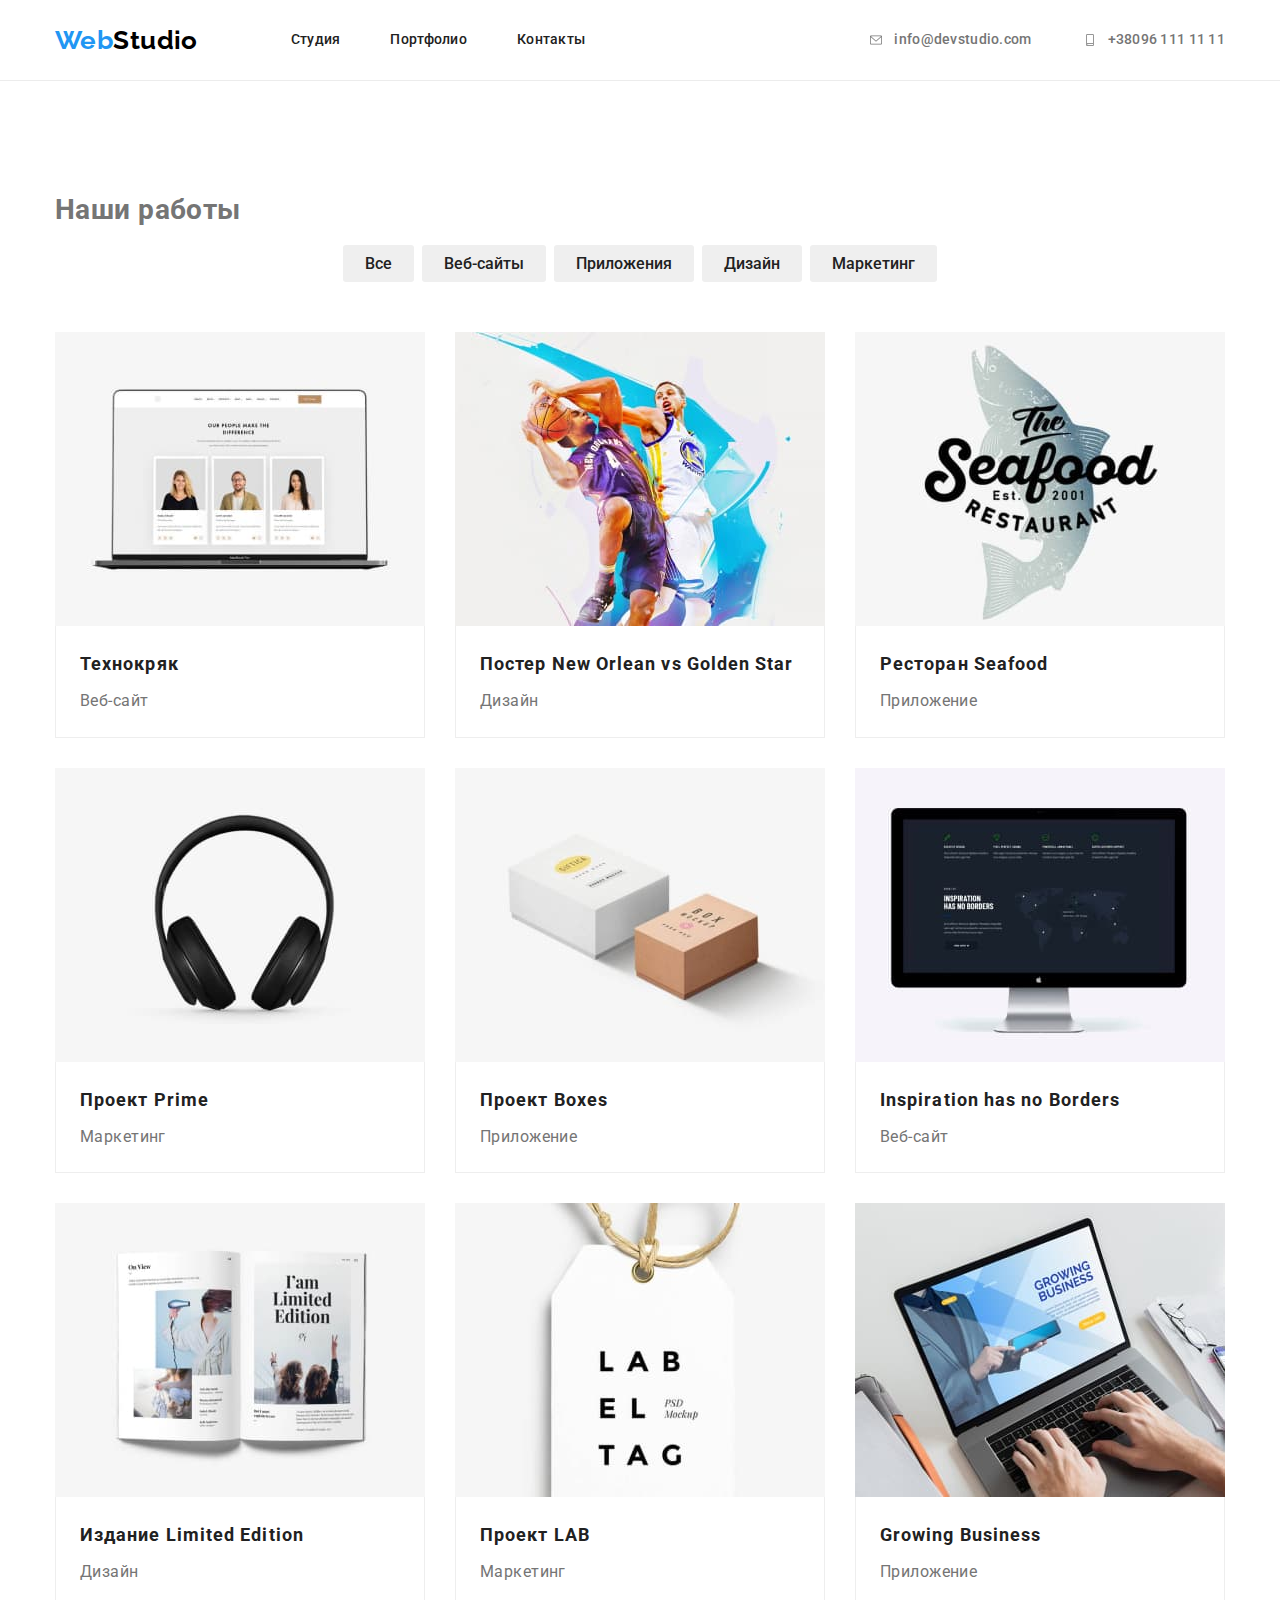
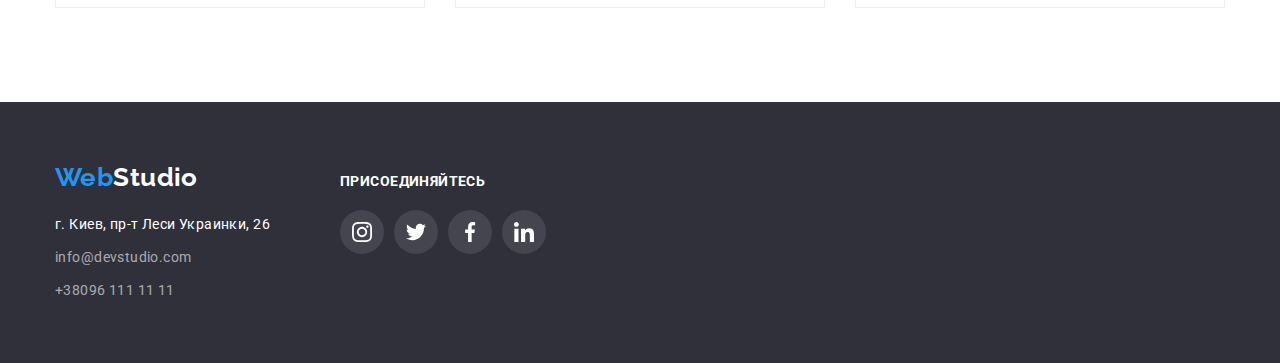
==== portfolio.html @ b98d3366 "add files" ====
<!DOCTYPE html>
<html lang="en">
<head>
    <meta charset="UTF-8">
    <meta http-equiv="X-UA-Compatible" content="IE=edge">
    <meta name="viewport" content="width=device-width, initial-scale=1.0">
    <title>Портфолио</title>
    <link rel="stylesheet" href="https://cdnjs.cloudflare.com/ajax/libs/modern-normalize/1.1.0/modern-normalize.min.css">
    <link rel="stylesheet" href="./css/style.css">
    <link href="https://fonts.googleapis.com/css2?family=Raleway:wght@700&family=Roboto:wght@400;500;700;900&display=swap"
        rel="stylesheet">
</head>
<body>
    <header>
    <div class="container header">
        <a href="index.html" class="logo"><span class="logo-text">Web</span>Studio</a>
        <nav class="site-nav">
            <ul class="nav-link">
                <li class="item">
                    <a href="index.html" class="link">Студия</a>
                </li>
                <li class="item">
                    <a href="portfolio.html" class="link">Портфолио</a>
                </li>
                <li class="item">
                    <a href="#" class="link">Контакты</a>
                </li>
            </ul>
        </nav>
        <ul class="contact">
            <li class="item">
                <a href="mailto:info@devstudio.com" class="contact-link">
                    <svg class="envelope" width="16px" height="12px">
                        <use href="./images/icon/sprite.svg#envelope"></use>
                    </svg>info@devstudio.com
                </a>
            </li>
            <li class="item">
                <a href="tel:+380961111111" class="contact-link">
                    <svg class="envelope" width="10px" height="16px">
                        <use href="./images/icon/sprite.svg#smartphone"></use>
                    </svg>+38096 111 11 11</a>
            </li>
        </ul>
    </div>
    </header>
    <main>
        <section class="section">
            <div class="container">
            <!--Наши работы нужно скрыть-->
            <h1 class="hidden">Наши работы</h1>
            <!--Наши работы-->
            <ul class="filter">
                <li class="item"><button type="button" class="btn-portfolio">Все</button></li>
                <li class="item"><button type="button" class="btn-portfolio">Веб-сайты</button></li>
                <li class="item"><button type="button" class="btn-portfolio">Приложения</button></li>
                <li class="item"><button type="button" class="btn-portfolio">Дизайн</button></li>
                <li class="item"><button type="button" class="btn-portfolio">Маркетинг</button></li>
            </ul>
            <ul class="gallery">
                <li class="item">
                    <img src="./images/portfolio/techno.jpg" alt="ноутбук с сайтом" width="370" height="294">
                    <div class="border">
                        <h2 class="title-portfolio">Технокряк</h2>
                        <p class="text-title-portfolio">Веб-сайт</p>
                    </div>
                </li>
                <li class="item">
                    <img src="./images/portfolio/poster.jpg" alt="два баскетболиста" width="370" height="294">
                    <div class="border">
                        <h2 lang="en" class="title-portfolio">Постер New Orlean vs Golden Star</h2>
                        <p class="text-title-portfolio">Дизайн</p>
                    </div>
                </li>
                <li class="item">
                    <img src="./images/portfolio/seafood.jpg" alt="логотип ресторана" width="370" height="294">
                    <div class="border">
                        <h2 lang="en" class="title-portfolio">Ресторан Seafood</h2>
                        <p class="text-title-portfolio">Приложение</p>
                    </div>
                </li>
                <li class="item">
                    <img src="./images/portfolio/prime.jpg" alt="наушники" width="370" height="294">
                    <div class="border">
                        <h2 lang="en" class="title-portfolio">Проект Prime</h2>
                        <p class="text-title-portfolio">Маркетинг</p>
                    </div>
                </li>
                <li class="item">
                    <img src="./images/portfolio/boxes.jpg" alt="две коробки" width="370" height="294">
                    <div class="border">
                        <h2 lang="en" class="title-portfolio">Проект Boxes</h2>
                        <p class="text-title-portfolio">Приложение</p>
                    </div>
                </li>
                <li class="item">
                    <img src="./images/portfolio/borders.jpg" alt="монитор" width="370" height="294">
                    <div class="border">
                        <h2 lang="en" class="title-portfolio">Inspiration has no Borders</h2>
                        <p class="text-title-portfolio">Веб-сайт</p>
                    </div>
                </li>
                <li class="item">
                    <img src="./images/portfolio/limited.jpg" alt="открытая книга" width="370" height="294">
                    <div class="border">
                        <h2 lang="en" class="title-portfolio">Издание Limited Edition</h2>
                        <p class="text-title-portfolio">Дизайн</p>
                    </div>
                </li>
                <li class="item">
                    <img src="./images/portfolio/lab.jpg" alt="ярлык компании" width="370" height="294">
                    <div class="border">
                        <h2 lang="en" class="title-portfolio">Проект LAB</h2>
                        <p class="text-title-portfolio">Маркетинг</p>
                    </div>
                </li>
                <li class="item">
                    <img src="./images/portfolio/grow.jpg" alt="пользователь с ноутбуком" width="370" height="294">
                    <div class="border">
                        <h2 lang="en" class="title-portfolio">Growing Business</h2>
                        <p class="text-title-portfolio">Приложение</p>
                    </div>
                </li>
            </ul>
            </div>
        </section>
    </main>
    <footer class="footer">
        <div class="container footer-block">
            <div>
                <a href="index.html" class="logo-bottom"><span class="logo-text">Web</span>Studio</a>
                <address class="address">
                    <p class="address-street">г. Киев, пр-т Леси Украинки, 26</p>
                    <a class="address-link mail" href="mailto:info@devstudio.com">info@devstudio.com</a>
                    <a class="address-link tel" href="tel:+380961111111">+38096 111 11 11</a>
                </address>
            </div>
            <div class="social-footer">
                <h2 class="footer-title">Присоединяйтесь</h2>
                <ul class="social-footer-list">
                    <li class="social-footer-item">
                        <a href="#" class="social-footer-link">
                            <svg class="social-footer-icon" width="20px" height="20px">
                                <use href="./images/icon/sprite.svg#instagram1"></use>
                            </svg>
                        </a>
                    </li>
                    <li class="social-footer-item">
                        <a href="#" class="social-footer-link">
                            <svg class="social-footer-icon" width="20px" height="20px">
                                <use href="./images/icon/sprite.svg#twitter1"></use>
                            </svg>
                        </a>
                    </li>
                    <li class="social-footer-item">
                        <a href="#" class="social-footer-link">
                            <svg class="social-footer-icon" width="20px" height="20px">
                                <use href="./images/icon/sprite.svg#facebook1"></use>
                            </svg>
                        </a>
                    </li>
                    <li class="social-footer-item">
                        <a href="#" class="social-footer-link">
                            <svg class="social-footer-icon" width="20px" height="20px">
                                <use href="./images/icon/sprite.svg#linkedin1"></use>
                            </svg>
                        </a>
                    </li>
                </ul>
            </div>
        </div>
    </footer>
</body>
</html>
---- css/style.css ----
:root {
    --primary-text-color: #757575;
    --title-text-color: #212121;
    --accent-color: #2196F3;
    --hero-color: #ffffff;
    --primary-icon-color: #AFB1B8;
}

body {
    font-family: "Roboto", sans-serif;
    color: var(--primary-text-color); 
    letter-spacing: 0.03em;
    font-size: 14px;
    background: var(--hero-color);
}
ul {
    list-style: none;
    padding: 0;
    margin: 0;
}
a {
    text-decoration: none;
}

.container {
    width: 1200px;
    padding-left: 15px;
    padding-right: 15px;
    margin-left: auto;
    margin-right: auto;
}
header {
    border-bottom: 1px solid #ECECEC; 
}
.header {
    display: flex;
    align-items: center;
}
.section {
    padding-top: 94px;
    padding-bottom: 94px;
}
/*logo*/
.logo,
.logo-bottom {
    font-family: "Raleway", sans-serif;
    font-weight: 700;
    font-size: 26px;
    line-height: 1.19;
}
.logo {
    color: #000000;
    margin-right: 93px;
}
.logo-text {
    color: var(--accent-color);
}
/*site-nav*/

.link {
    display: block;
    font-weight: 500;
    line-height: 1.14;
    letter-spacing: 0.02em;
    color: var(--title-text-color);
    padding-top: 32px;
    padding-bottom: 32px;
}
.site-nav .link:hover,
.site-nav .link:focus {
    color: var(--accent-color);
}
.nav-link {
    display: flex;   
}

.nav-link .item + .item {
    margin-left: 50px;
}

.contact-link { 
display: flex;
font-weight: 500;
line-height: 1.14;
letter-spacing: 0.02em;
color: var(--primary-text-color);
height: 16px;
align-items: center;
}
.contact .contact-link:hover,
.contact .contact-link:focus {
    color: var(--accent-color);
}
.contact .envelope:hover,
.contact .envelope:focus {
    fill: var(--accent-color);
}

.contact {
    display: flex;
    margin-left: auto;
    align-items: center;
}
.contact .item + .item {
    margin-left: 50px;
}

.envelope {
    background-size: cover;
    margin-right: 10px;
    width: 16px;
    height: 12px;
    fill: currentColor; 
}


/*hero*/
.hero {
    margin: 0 auto;
    max-width: 1600px;
    height: 600px;
    padding-bottom: 200px;
    padding-top: 200px;
    text-align: center;
    letter-spacing: 0.06em;
    color: var(--hero-color);
    background-image: linear-gradient(to right, rgba(47, 48, 58, 0.4), rgba(47, 48, 58, 0.4)), url(../images/bgimg.jpg);
    background-color: #C4C4C4;
}

.title {
    margin-right: auto;
    margin-left: auto;
    width: 696px;
    margin-top: 0;
    margin-bottom: 30px;
    font-weight: 900;
    font-size: 44px;
    line-height: 1.36;
    text-transform: uppercase;
    letter-spacing: 0.06em;
    
}
.btn-hero {
    padding: 10px 32px;
    font-weight: 700;
    font-size: 16px;
    letter-spacing: 0.06em;
    line-height: 1.9;
    align-items: center;
    font-family: inherit;
    color: var(--hero-color);
    background: var(--accent-color);
    border-radius: 4px;
    box-shadow: 0px 4px 4px rgba(0, 0, 0, 0.15);
    border: 0;
    cursor: pointer;
}

.btn-hero:hover,
.btn-hero:focus {
    background: #188CE8;;
    box-shadow: 0px 4px 4px rgba(0, 0, 0, 0.15);
    border-radius: 4px;
}
/*Advantages*/
.visually-hidden {
    position: absolute;
    width: 1px;
    height: 1px;
    margin: -1px;
    border: 0;
    padding: 0;
    white-space: nowrap;
    clip-path: inset(100%);
    1clip: rect(0 0 0 0);
    overflow: hidden;
}
.advantage-icon {
    background: #F5F4FA;
    border-radius: 4px;
    display: flex;
    height: 120px;
    align-items: center;
    justify-content: center;
    margin-bottom: 30px;
}

.advantage-list {
    display: flex;
    flex-wrap: wrap;
}

.advantage-list .item {
    width: 270px;
}
.advantage-list .item + .item {
    margin-left: 30px;
}
.advantage-title {
    margin-top: 0;
    margin-bottom: 10px;
    font-size: inherit;
    font-weight: 700;
    line-height: 1.14;
    color: var(--title-text-color);
    text-transform: uppercase;
}
.advantage-text {
    margin-top: 0;
    margin-bottom: 0;
    line-height: 1.7;
}

/*works*/
.works {
    padding-top: 0;
}

.works-title,
.stuff-title {
    font-weight: 700;
    font-size: 36px;
    line-height: 1.17;
    text-align: center;
    color: var(--title-text-color);
}
.works-title {
    margin-top: 0;
    margin-bottom: 50px;
}
.works-list {
    display: flex;
    flex-wrap: wrap;
}
.works-list .item + .item {
    margin-left: 30px;
}
/*stuff*/
.stuff {
    background: #F5F4FA;
}
.stuff-list {
    display: flex;
    flex-wrap: wrap;
}
.stuff-list img {
    display: block;
}
.stuff-list .item + .item {
    margin-left: 30px;
}
.stuff-title {
    margin-top: 0;
    margin-bottom: 50px;
}
.stuff-title-name {
    margin-top: 0;
    margin-bottom: 10px;
    font-weight: 500;
    text-align: center;
    color: var(--title-text-color);
}
.stuff-posotion,
.stuff-title-name {
    font-size: 16px;
    line-height: 1.19;
}
.stuff-position {
    margin-top: 0;
    margin-bottom: 16px;
    text-align: center;
}
.stuff-list .item {
    background: #FFFFFF;
    border-radius: 0px 0px 4px 4px;
    box-shadow: 0px 1px 3px rgba(0, 0, 0, 0.12), 0px 1px 1px rgba(0, 0, 0, 0.14), 0px 2px 1px rgba(0, 0, 0, 0.2);
}

.stuff-card {
    display: block; 
    padding-top: 30px;
    padding-bottom: 30px;
}
.social-stuff {
    display: flex;
    align-items: center;
    justify-content: center;
    padding-left: 32px;
    padding-right: 32px;
}
.social-stuff-item {
    justify-content: center;
    background-position: center;
}
.social-stuff-item + .social-stuff-item {
   margin-left: 10px; 
}
.stuff-link {
    display: flex;
    align-items: center;
    justify-content: center;
    width: 44px;
    height: 44px;
    border-radius: 50%; 
}

.social-icon {
    display: flex;
    align-items: center;
    justify-content: center;
    fill: var(--primary-icon-color); 
    
    
}
.stuff-link:hover,
.stuff-link:focus {
    background: var(--accent-color);
}
.stuff-link:hover .social-icon,
.stuff-link:focus .social-icon {
    fill: var(--hero-color);
}

/* Clients */
.client-list {
    display: flex;
    flex-wrap: wrap;
    align-items: center;
}
.client-item:not(:last-child) {
    margin-right: 30px;
}

.client-link {
    display: flex;
    align-items: center;
    justify-content: center;
    width: 170px;
    height: 92px;
    border: 1px solid #AFB1B8;
    border-radius: 4px;
}
.client-icon {
    display: flex;
    justify-content: center;
    align-items: center;
    fill: var(--primary-icon-color); 
}

.client-link:hover,
.client-link:focus {
    border: 1px solid var(--accent-color);
}

.client-link:hover .client-icon,
.client-link:focus .client-icon {
    fill: var(--accent-color);
    
}
/*footer*/
.footer {
    padding-top: 60px;
    padding-bottom: 60px;
    background-color: #2F303A; 
}

.logo-bottom {
    display: block;
    color: var(--hero-color);
    margin-bottom: 20px;
    
}
.address {
    line-height: 1.71;
    color: var(--hero-color);
    font-style: inherit;
}
.address-street {
    margin-top: 0;
    margin-bottom: 9px;
}
.mail {
    display:block;
    margin-bottom: 9px;
}


.address-link {
    color: rgba(255, 255, 255, 0.6);
}
.address .address-link:hover,
.address .address-link:focus {
    color: var(--accent-color);
}
.footer-block {
    display: flex;
    align-items: baseline;
}
.social-footer {
    display: block;
    margin-left: 70px;
    margin-top: 0;
    padding: 0;
}
.footer-title {
    margin: 0;
    margin-bottom: 20px;
    font-weight: 700;
    font-size: 14px;
    line-height: 1.14;
    letter-spacing: 0.03em;
    text-transform: uppercase;
    color: #FFFFFF;
}
.social-footer-list {
    display: flex;
    align-items: center;
    justify-content: center;
}
.social-footer-item {
    justify-content: center;
    background-position: center;
}
.social-footer-item + .social-footer-item {
    margin-left: 10px;
}
.social-footer-link {
    display: flex;
    align-items: center;
    justify-content: center;
    height: 44px;
    width: 44px;
    border-radius: 50%;
    background: rgba(255, 255, 255, 0.1);
}
.social-footer-icon {
    display: flex;
    align-items: center;
    justify-content: center;
    fill: var(--hero-color);
}
.social-footer-link:hover,
.social-footer-link:focus {
    background-color: var(--accent-color);
}
/*portfolio*/
.filter {
    display: flex;
    justify-content: center;
    margin-bottom: 50px;
}
.filter .item + .item {
    margin-left: 8px;
}
.btn-portfolio {
    padding: 6px 22px;
    font-family: inherit;
    font-weight: 500;
    font-size: 16px;
    line-height: 1.6;
    text-align: center;
    color: var(--title-text-color);
    border: 0;
    border-radius: 3px;
    cursor: pointer;
}

.btn-portfolio:hover,
.btn-portfolio:focus {
    color: var(--hero-color);
    background: var(--accent-color);
    box-shadow: 0px 3px 1px rgba(0, 0, 0, 0.1), 0px 1px 2px rgba(0, 0, 0, 0.08), 0px 2px 2px rgba(0, 0, 0, 0.12);
}
.gallery {
    display: flex;
    flex-wrap: wrap;
}
.gallery img {
    display: block;
}
.gallery .item {
    margin-right: 30px;
    margin-bottom: 30px;
}
.gallery .item:nth-child(3n) {
    margin-right: 0;
}
.gallery .item:nth-last-child(-n + 3) {
    margin-bottom: 0;
}
.gallery .item:hover,
.gallery .item:focus {
    cursor: pointer;
    box-shadow: 0px 1px 1px rgba(0, 0, 0, 0.12), 0px 4px 4px rgba(0, 0, 0, 0.06), 1px 4px 6px rgba(0, 0, 0, 0.16);
}
.title-portfolio {
    margin-top: 0;
    margin-bottom: 4px;
    font-weight: 700;
    font-size: 18px;
    line-height: 2;
    letter-spacing: 0.06em;
    color: var(--title-text-color);
    
}
.text-title-portfolio {
    margin-top: 0;
    margin-bottom: 0;
    font-size: 16px;
    line-height: 1.9;
    
}
.border {
  border: 1px solid #EEEEEE;
  border-top: transparent;
  margin-top: 0;
  padding-left: 24px;
  padding-top: 20px;
  padding-bottom: 20px;
}
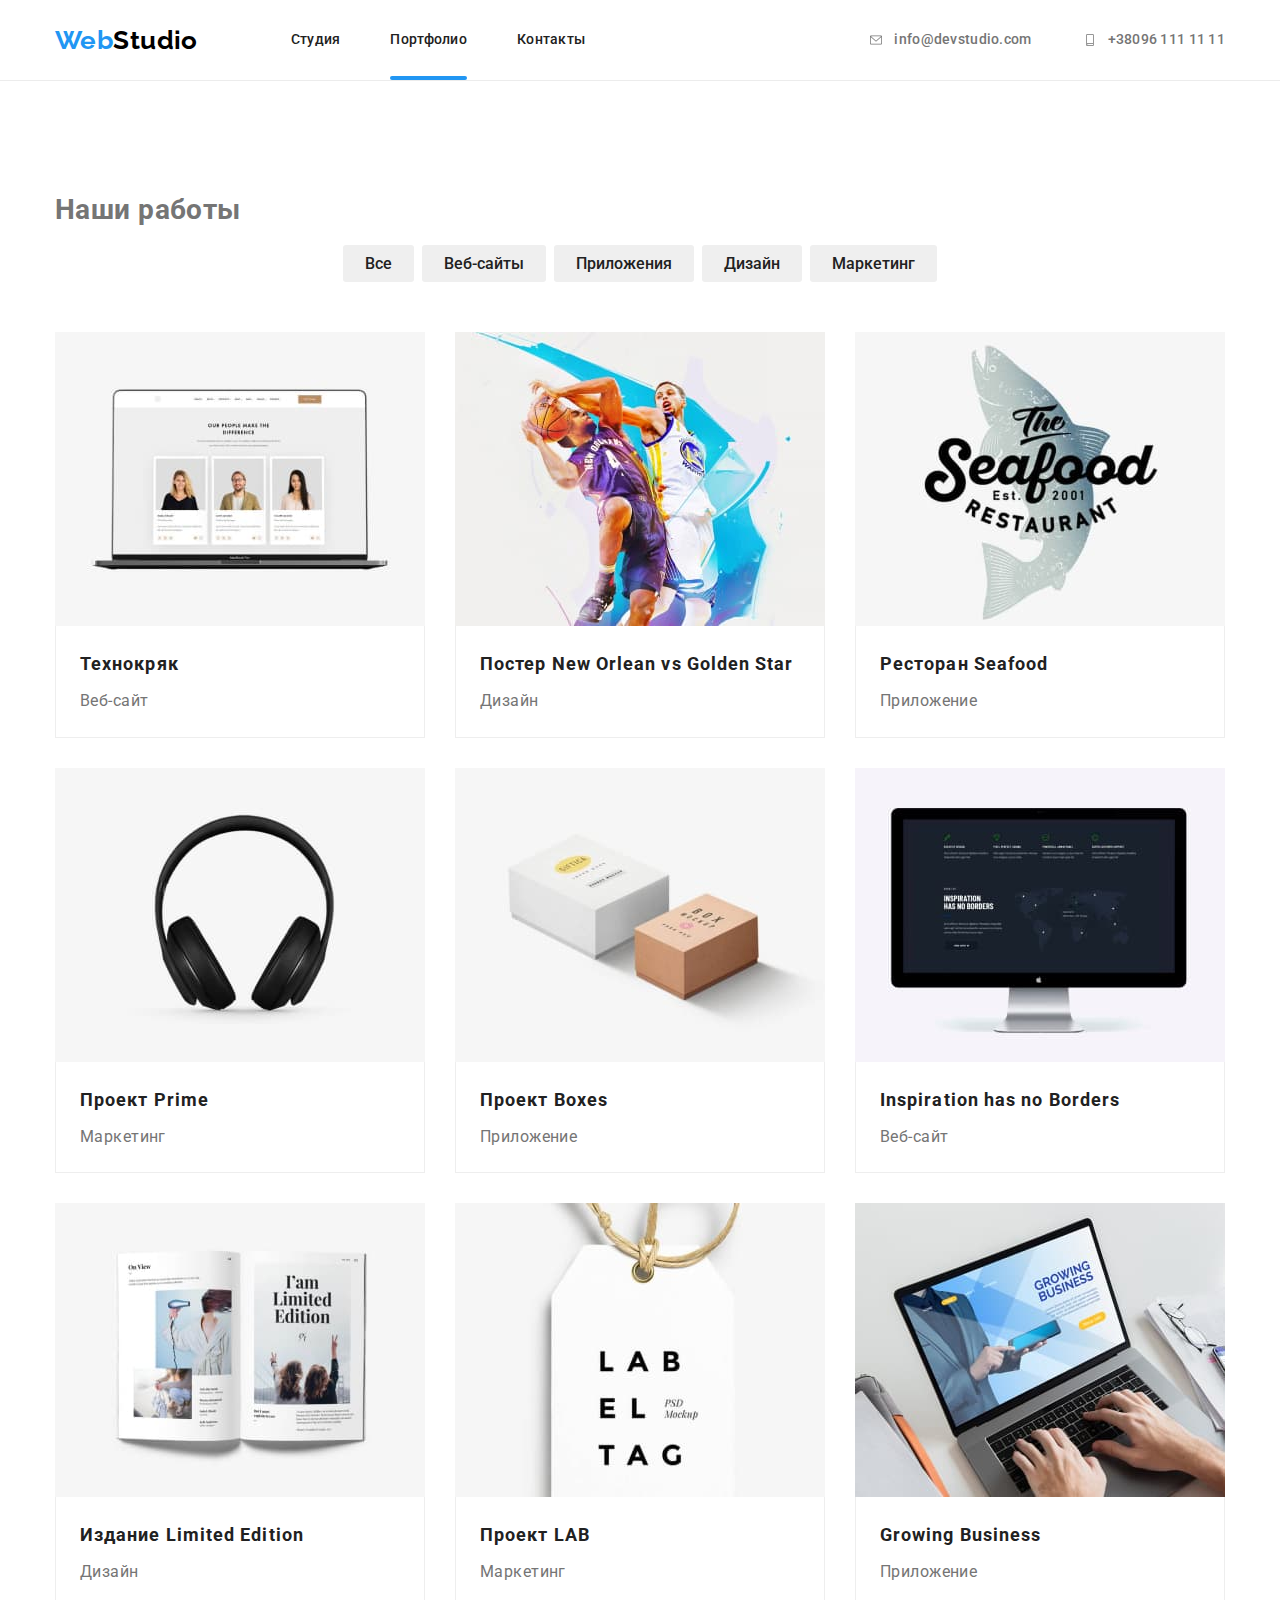
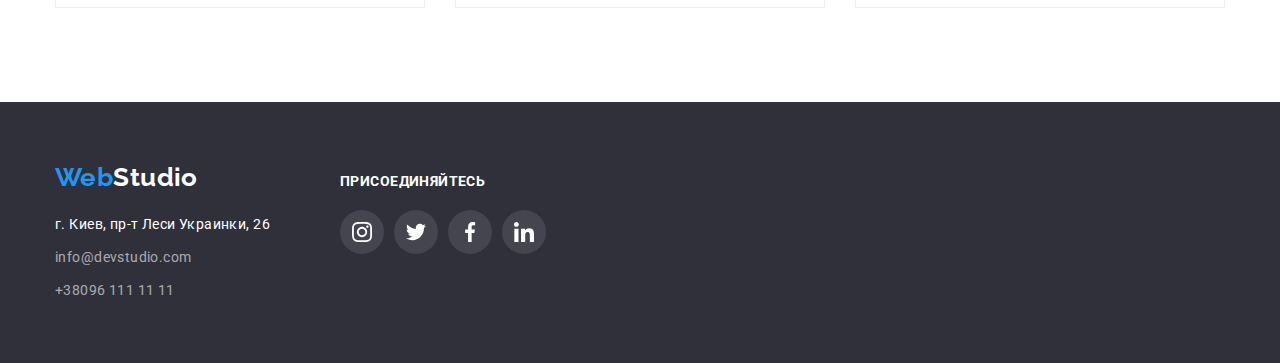
==== commit 7ba134da: "add" ====
--- a/portfolio.html
+++ b/portfolio.html
@@ -20,7 +20,7 @@
                     <a href="index.html" class="link">Студия</a>
                 </li>
                 <li class="item">
-                    <a href="portfolio.html" class="link">Портфолио</a>
+                    <a href="portfolio.html" class="link current">Портфолио</a>
                 </li>
                 <li class="item">
                     <a href="#" class="link">Контакты</a>
--- a/css/style.css
+++ b/css/style.css
@@ -21,6 +21,9 @@
 a {
     text-decoration: none;
 }
+img {
+    display: block;
+}
 
 .container {
     width: 1200px;
@@ -65,6 +68,23 @@
     color: var(--title-text-color);
     padding-top: 32px;
     padding-bottom: 32px;
+}
+.item {
+    position: relative;
+}
+.nav-link .link.current::after {
+    content: "";
+    position: absolute;
+    left: 0;
+    bottom: 0;
+    display: block;
+    width: 100%;
+    height: 4px;
+    border-radius: 2px;
+    background-color: var(--accent-color);
+}
+.link:hover::after {
+    
 }
 .site-nav .link:hover,
 .site-nav .link:focus {
@@ -236,6 +256,26 @@
 .works-list .item + .item {
     margin-left: 30px;
 }
+.item {
+    position: relative;
+}
+ .image-text {
+    padding: 27px 0;
+    margin: 0;
+    background: rgba(47, 48, 58, 0.8);
+    width: 100%;
+    height: 70px;
+    font-weight: 700;
+    font-size: 14px;
+    line-height: 1.14;
+    text-align: center;
+    text-transform: uppercase;
+    color: #FFFFFF;
+    
+    position: absolute;
+    bottom: 0;
+    left: 0;
+ }
 /*stuff*/
 .stuff {
     background: #F5F4FA;
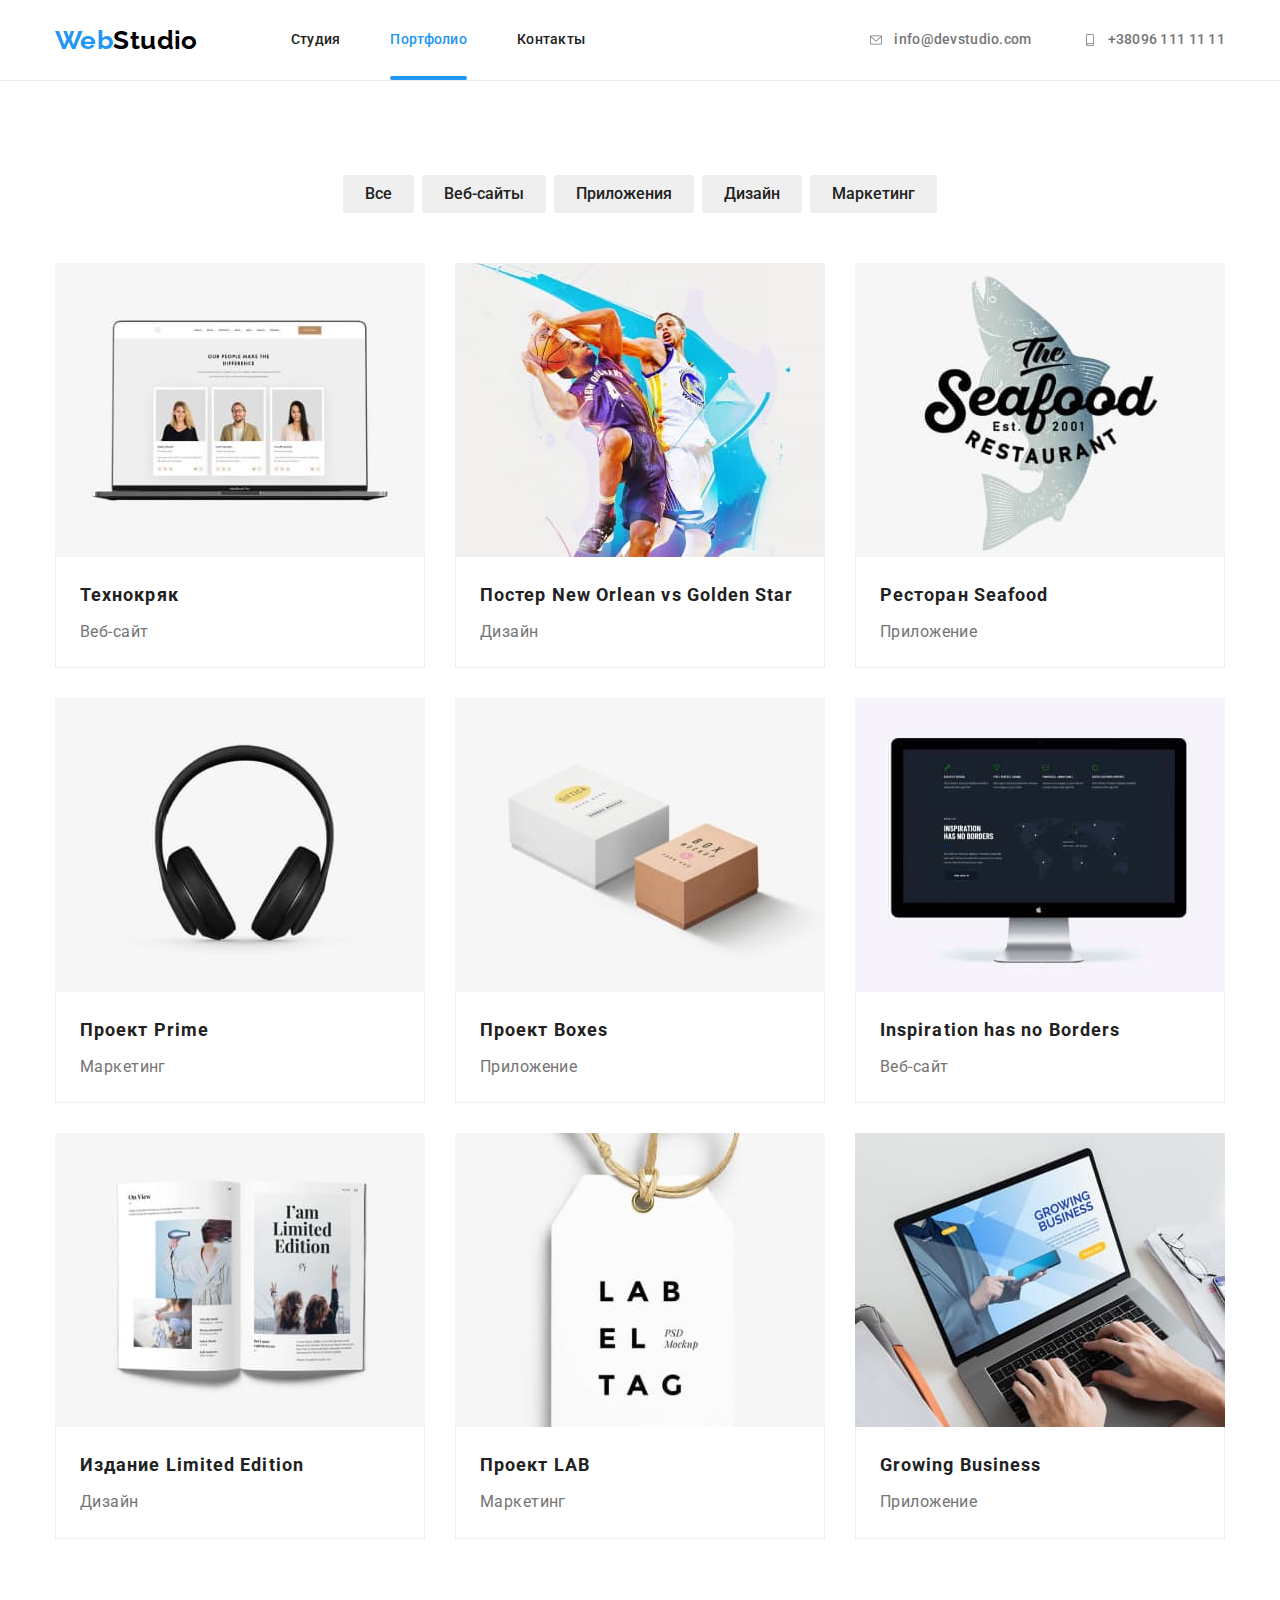
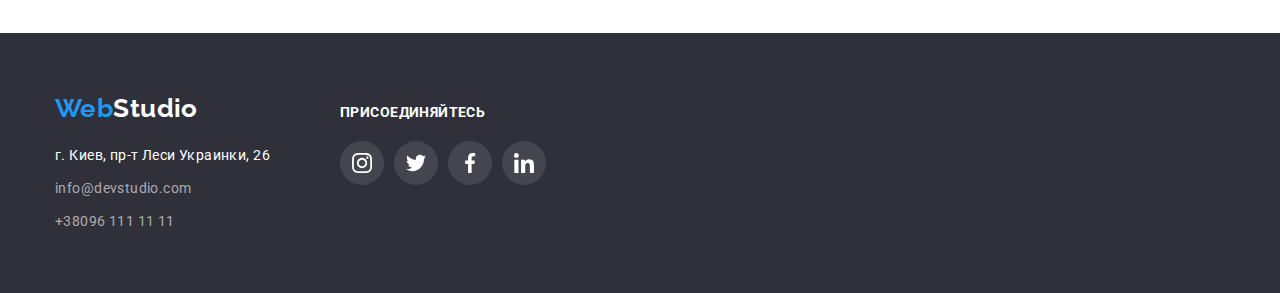
==== commit 85595a20: "add card" ====
--- a/portfolio.html
+++ b/portfolio.html
@@ -48,7 +48,7 @@
         <section class="section">
             <div class="container">
             <!--Наши работы нужно скрыть-->
-            <h1 class="hidden">Наши работы</h1>
+            <h1 class="visually-hidden">Наши работы</h1>
             <!--Наши работы-->
             <ul class="filter">
                 <li class="item"><button type="button" class="btn-portfolio">Все</button></li>
@@ -59,63 +59,91 @@
             </ul>
             <ul class="gallery">
                 <li class="item">
-                    <img src="./images/portfolio/techno.jpg" alt="ноутбук с сайтом" width="370" height="294">
+                    <div class="gallery-description">
+                        <img src="./images/portfolio/techno.jpg" alt="ноутбук с сайтом" width="370" height="294">
+                        <p class="text-description">Ресурс пропонує комплексні пропозиції з різним рівнем функціоналу та сервісів. Все це дозволить відвідувачу отримати
+                        вичерпні відомості про компанію чи приватну особу.</p>
+                    </div>
                     <div class="border">
                         <h2 class="title-portfolio">Технокряк</h2>
                         <p class="text-title-portfolio">Веб-сайт</p>
                     </div>
                 </li>
                 <li class="item">
-                    <img src="./images/portfolio/poster.jpg" alt="два баскетболиста" width="370" height="294">
+                    <div class="gallery-description">
+                        <img src="./images/portfolio/poster.jpg" alt="два баскетболиста" width="370" height="294">
+                        <p class="text-description">Ресурс пропонує комплексні пропозиції з різним рівнем функціоналу та сервісів. Все це дозволить відвідувачу отримати вичерпні відомості про компанію чи приватну особу.</p>
+                    </div>
                     <div class="border">
                         <h2 lang="en" class="title-portfolio">Постер New Orlean vs Golden Star</h2>
                         <p class="text-title-portfolio">Дизайн</p>
                     </div>
                 </li>
                 <li class="item">
+                    <div class="gallery-description">
                     <img src="./images/portfolio/seafood.jpg" alt="логотип ресторана" width="370" height="294">
+                    <p class="text-description">Ресурс пропонує комплексні пропозиції з різним рівнем функціоналу та сервісів. Все це дозволить відвідувачу отримати вичерпні відомості про компанію чи приватну особу.</p>
+                    </div>
                     <div class="border">
                         <h2 lang="en" class="title-portfolio">Ресторан Seafood</h2>
                         <p class="text-title-portfolio">Приложение</p>
                     </div>
                 </li>
                 <li class="item">
+                    <div class="gallery-description">
                     <img src="./images/portfolio/prime.jpg" alt="наушники" width="370" height="294">
+                    <p class="text-description">Ресурс пропонує комплексні пропозиції з різним рівнем функціоналу та сервісів. Все це дозволить відвідувачу отримати вичерпні відомості про компанію чи приватну особу.</p>
+                    </div>
                     <div class="border">
                         <h2 lang="en" class="title-portfolio">Проект Prime</h2>
                         <p class="text-title-portfolio">Маркетинг</p>
                     </div>
                 </li>
                 <li class="item">
+                    <div class="gallery-description">
                     <img src="./images/portfolio/boxes.jpg" alt="две коробки" width="370" height="294">
+                    <p class="text-description">Ресурс пропонує комплексні пропозиції з різним рівнем функціоналу та сервісів. Все це дозволить відвідувачу отримати вичерпні відомості про компанію чи приватну особу.</p>
+                    </div>
                     <div class="border">
                         <h2 lang="en" class="title-portfolio">Проект Boxes</h2>
                         <p class="text-title-portfolio">Приложение</p>
                     </div>
                 </li>
                 <li class="item">
+                    <div class="gallery-description">
                     <img src="./images/portfolio/borders.jpg" alt="монитор" width="370" height="294">
+                    <p class="text-description">Ресурс пропонує комплексні пропозиції з різним рівнем функціоналу та сервісів. Все це дозволить відвідувачу отримати вичерпні відомості про компанію чи приватну особу.</p>
+                    </div>
                     <div class="border">
                         <h2 lang="en" class="title-portfolio">Inspiration has no Borders</h2>
                         <p class="text-title-portfolio">Веб-сайт</p>
                     </div>
                 </li>
                 <li class="item">
+                    <div class="gallery-description">
                     <img src="./images/portfolio/limited.jpg" alt="открытая книга" width="370" height="294">
+                    <p class="text-description">Ресурс пропонує комплексні пропозиції з різним рівнем функціоналу та сервісів. Все це дозволить відвідувачу отримати вичерпні відомості про компанію чи приватну особу.</p>
+                    </div>
                     <div class="border">
                         <h2 lang="en" class="title-portfolio">Издание Limited Edition</h2>
                         <p class="text-title-portfolio">Дизайн</p>
                     </div>
                 </li>
                 <li class="item">
+                    <div class="gallery-description">
                     <img src="./images/portfolio/lab.jpg" alt="ярлык компании" width="370" height="294">
+                    <p class="text-description">Ресурс пропонує комплексні пропозиції з різним рівнем функціоналу та сервісів. Все це дозволить відвідувачу отримати вичерпні відомості про компанію чи приватну особу.</p>
+                    </div>
                     <div class="border">
                         <h2 lang="en" class="title-portfolio">Проект LAB</h2>
                         <p class="text-title-portfolio">Маркетинг</p>
                     </div>
                 </li>
                 <li class="item">
+                    <div class="gallery-description">
                     <img src="./images/portfolio/grow.jpg" alt="пользователь с ноутбуком" width="370" height="294">
+                    <p class="text-description">Ресурс пропонує комплексні пропозиції з різним рівнем функціоналу та сервісів. Все це дозволить відвідувачу отримати вичерпні відомості про компанію чи приватну особу.</p>
+                    </div>
                     <div class="border">
                         <h2 lang="en" class="title-portfolio">Growing Business</h2>
                         <p class="text-title-portfolio">Приложение</p>
--- a/css/style.css
+++ b/css/style.css
@@ -83,9 +83,7 @@
     border-radius: 2px;
     background-color: var(--accent-color);
 }
-.link:hover::after {
-    
-}
+.nav-link .link.current,
 .site-nav .link:hover,
 .site-nav .link:focus {
     color: var(--accent-color);
@@ -284,9 +282,7 @@
     display: flex;
     flex-wrap: wrap;
 }
-.stuff-list img {
-    display: block;
-}
+
 .stuff-list .item + .item {
     margin-left: 30px;
 }
@@ -516,9 +512,7 @@
     display: flex;
     flex-wrap: wrap;
 }
-.gallery img {
-    display: block;
-}
+
 .gallery .item {
     margin-right: 30px;
     margin-bottom: 30px;
@@ -529,6 +523,31 @@
 .gallery .item:nth-last-child(-n + 3) {
     margin-bottom: 0;
 }
+.gallery-description {
+    position: relative;
+    overflow: hidden;
+}
+
+.text-description {
+    position: absolute;
+    left: 0;
+    bottom: 0;
+    width: 370px;
+    height: 294px;
+    padding: 63px 24px;
+    margin: 0;
+    font-size: 18px;
+    line-height: 1.56;
+    color: #FFFFFF;
+    background: rgba(33, 150, 243, 0.9);
+
+    transform: translateY(100%);
+    transition: transform 250ms cubic-bezier(0.4, 0, 0.2, 1);
+}
+.item:hover .text-description {
+    transform: translateY(0);
+}
+
 .gallery .item:hover,
 .gallery .item:focus {
     cursor: pointer;
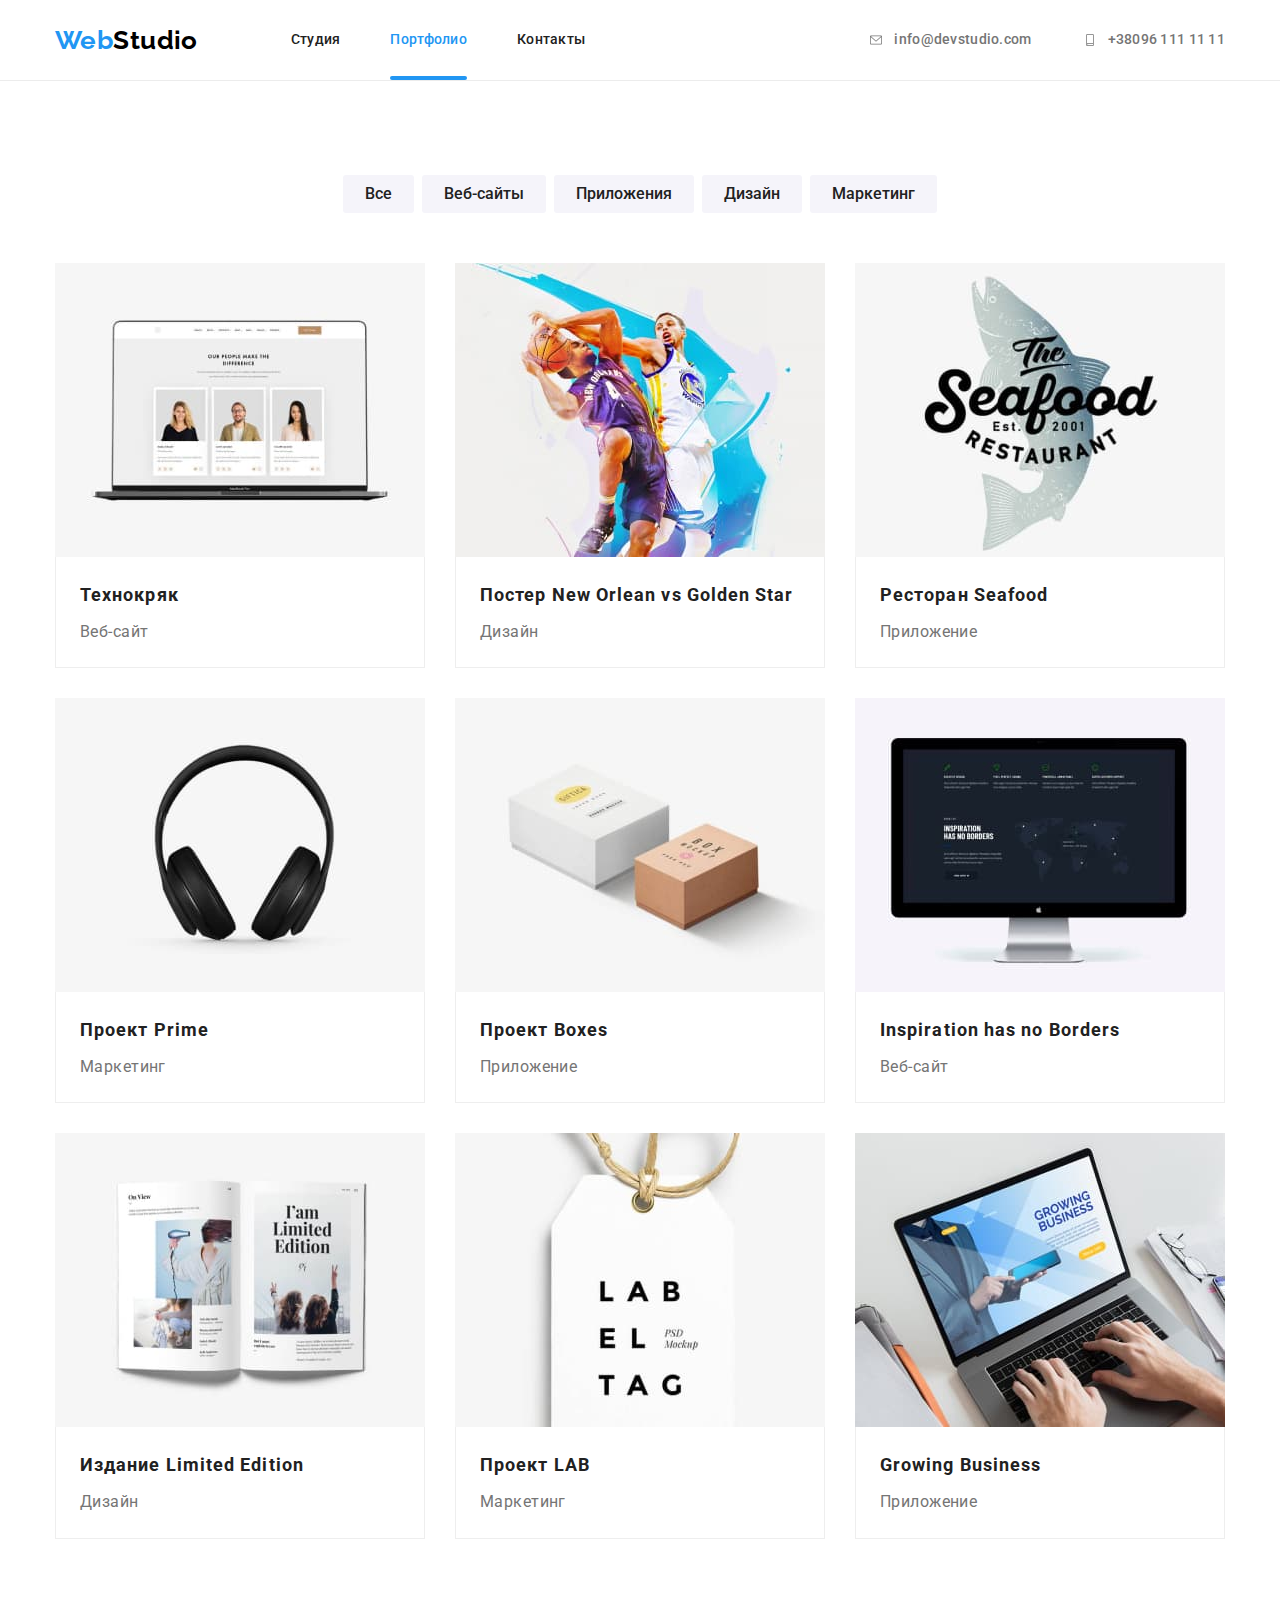
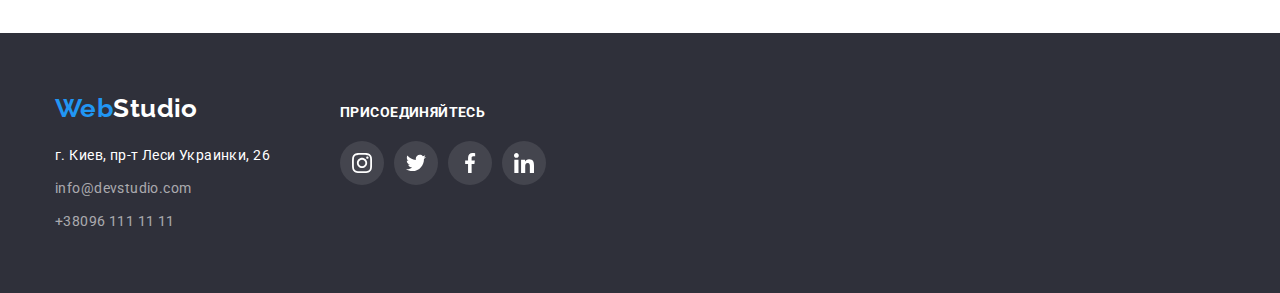
==== commit 5c951ef6: "update" ====
--- a/portfolio.html
+++ b/portfolio.html
@@ -169,28 +169,28 @@
                     <li class="social-footer-item">
                         <a href="#" class="social-footer-link">
                             <svg class="social-footer-icon" width="20px" height="20px">
-                                <use href="./images/icon/sprite.svg#instagram1"></use>
-                            </svg>
-                        </a>
-                    </li>
-                    <li class="social-footer-item">
-                        <a href="#" class="social-footer-link">
-                            <svg class="social-footer-icon" width="20px" height="20px">
-                                <use href="./images/icon/sprite.svg#twitter1"></use>
-                            </svg>
-                        </a>
-                    </li>
-                    <li class="social-footer-item">
-                        <a href="#" class="social-footer-link">
-                            <svg class="social-footer-icon" width="20px" height="20px">
-                                <use href="./images/icon/sprite.svg#facebook1"></use>
-                            </svg>
-                        </a>
-                    </li>
-                    <li class="social-footer-item">
-                        <a href="#" class="social-footer-link">
-                            <svg class="social-footer-icon" width="20px" height="20px">
-                                <use href="./images/icon/sprite.svg#linkedin1"></use>
+                                <use href="./images/icon/sprite.svg#instagram"></use>
+                            </svg>
+                        </a>
+                    </li>
+                    <li class="social-footer-item">
+                        <a href="#" class="social-footer-link">
+                            <svg class="social-footer-icon" width="20px" height="20px">
+                                <use href="./images/icon/sprite.svg#twitter"></use>
+                            </svg>
+                        </a>
+                    </li>
+                    <li class="social-footer-item">
+                        <a href="#" class="social-footer-link">
+                            <svg class="social-footer-icon" width="20px" height="20px">
+                                <use href="./images/icon/sprite.svg#facebook"></use>
+                            </svg>
+                        </a>
+                    </li>
+                    <li class="social-footer-item">
+                        <a href="#" class="social-footer-link">
+                            <svg class="social-footer-icon" width="20px" height="20px">
+                                <use href="./images/icon/sprite.svg#linkedin"></use>
                             </svg>
                         </a>
                     </li>
--- a/css/style.css
+++ b/css/style.css
@@ -68,6 +68,7 @@
     color: var(--title-text-color);
     padding-top: 32px;
     padding-bottom: 32px;
+    transition: color 250ms cubic-bezier(0.4, 0, 0.2, 1);
 }
 .item {
     position: relative;
@@ -104,10 +105,12 @@
 color: var(--primary-text-color);
 height: 16px;
 align-items: center;
+transition: color 250ms cubic-bezier(0.4, 0, 0.2, 1);
 }
 .contact .contact-link:hover,
 .contact .contact-link:focus {
     color: var(--accent-color);
+    
 }
 .contact .envelope:hover,
 .contact .envelope:focus {
@@ -129,6 +132,7 @@
     width: 16px;
     height: 12px;
     fill: currentColor; 
+    transition: fill 250ms cubic-bezier(0.4, 0, 0.2, 1);
 }
 
 
@@ -173,14 +177,75 @@
     box-shadow: 0px 4px 4px rgba(0, 0, 0, 0.15);
     border: 0;
     cursor: pointer;
+    transition: background 250ms cubic-bezier(0.4, 0, 0.2, 1),
+            box-shadow 250ms cubic-bezier(0.4, 0, 0.2, 1);
 }
 
 .btn-hero:hover,
 .btn-hero:focus {
     background: #188CE8;;
     box-shadow: 0px 4px 4px rgba(0, 0, 0, 0.15);
+}
+/* Modal window */
+.backdrop {
+    position: fixed;
+    top: 0;
+    right: 0;
+    width: 100%;
+    height: 100%;
+    background: rgba(0, 0, 0, 0.2);
+}
+.backdrop.is-hidden {
+    opacity: 0;
+    pointer-events: none;
+
+}
+.modal {
+    position: absolute;
+    top: 50%;
+    left: 50%;
+    transform: translate(-50%, -50%);
+    width: 528px;
+    height: 521px;
+    background: #FFFFFF;
+    box-shadow: 0px 1px 3px rgba(0, 0, 0, 0.12), 0px 1px 1px rgba(0, 0, 0, 0.14), 0px 2px 1px rgba(0, 0, 0, 0.2);
     border-radius: 4px;
 }
+.modal-close {
+    display: flex;
+    align-items: center;
+    justify-content: center;
+    margin-left: 490px;
+    margin-top: 8px;
+    margin-right: 8px;
+    padding: 9px 9px 10px 10px;
+    width: 30px;
+    height: 30px;
+    border-radius: 50%;
+    border: 1px solid rgba(0, 0, 0, 0.1);
+    background-color:#ffffff;
+    cursor: pointer;
+
+    transition: border 250ms cubic-bezier(0.4, 0, 0.2, 1);
+}
+.icon-close {
+    fill:#000000;
+    transition: fill 250ms cubic-bezier(0.4, 0, 0.2, 1);
+        
+}
+/* .modal-close:hover,
+.modal-close:focus {
+    border: 1px solid var(--accent-color);
+} */
+/* .modal-close:hover .icon-close,
+.modal-close:focus .icon-close {
+    fill: var(--accent-color);
+} */
+.icon-close:hover,
+.icon-close:focus {
+    fill: var(--accent-color);
+}
+
 /*Advantages*/
 .visually-hidden {
     position: absolute;
@@ -339,6 +404,8 @@
     width: 44px;
     height: 44px;
     border-radius: 50%; 
+    background: #ffffff;
+    transition: background 250ms cubic-bezier(0.4, 0, 0.2, 1);
 }
 
 .social-icon {
@@ -346,6 +413,7 @@
     align-items: center;
     justify-content: center;
     fill: var(--primary-icon-color); 
+    transition: fill 250ms cubic-bezier(0.4, 0, 0.2, 1);
     
     
 }
@@ -376,12 +444,14 @@
     height: 92px;
     border: 1px solid #AFB1B8;
     border-radius: 4px;
+    transition: border 250ms cubic-bezier(0.4, 0, 0.2, 1);
 }
 .client-icon {
     display: flex;
     justify-content: center;
     align-items: center;
     fill: var(--primary-icon-color); 
+    transition: fill 250ms cubic-bezier(0.4, 0, 0.2, 1);
 }
 
 .client-link:hover,
@@ -424,6 +494,7 @@
 
 .address-link {
     color: rgba(255, 255, 255, 0.6);
+    transition: color 250ms cubic-bezier(0.4, 0, 0.2, 1);
 }
 .address .address-link:hover,
 .address .address-link:focus {
@@ -469,6 +540,7 @@
     width: 44px;
     border-radius: 50%;
     background: rgba(255, 255, 255, 0.1);
+    transition: background-color 250ms cubic-bezier(0.4, 0, 0.2, 1);
 }
 .social-footer-icon {
     display: flex;
@@ -497,9 +569,13 @@
     line-height: 1.6;
     text-align: center;
     color: var(--title-text-color);
+    background: #F5F4FA;
     border: 0;
     border-radius: 3px;
     cursor: pointer;
+    transition: color 250ms cubic-bezier(0.4, 0, 0.2, 1),
+     background 250ms cubic-bezier(0.4, 0, 0.2, 1),
+      box-shadow 250ms cubic-bezier(0.4, 0, 0.2, 1);
 }
 
 .btn-portfolio:hover,
@@ -516,6 +592,7 @@
 .gallery .item {
     margin-right: 30px;
     margin-bottom: 30px;
+    transition: box-shadow 250ms cubic-bezier(0.4, 0, 0.2, 1);
 }
 .gallery .item:nth-child(3n) {
     margin-right: 0;
